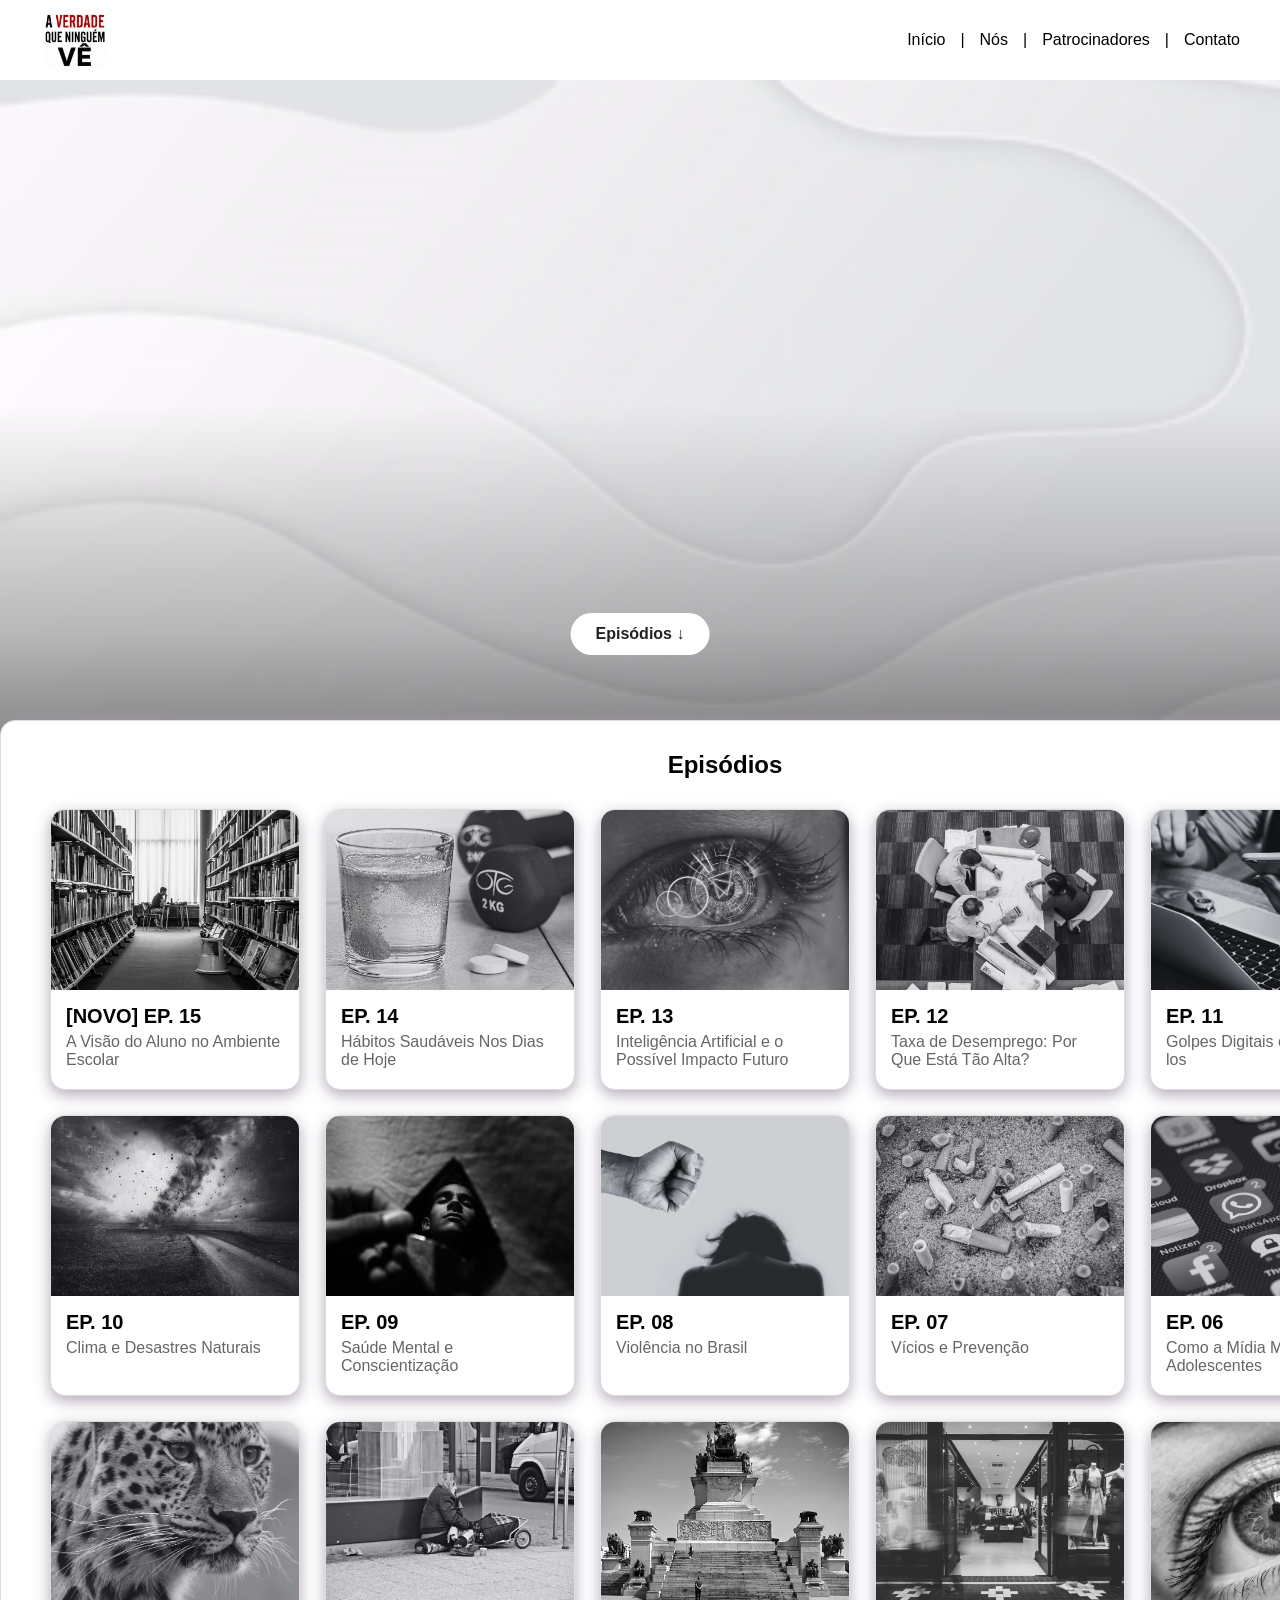
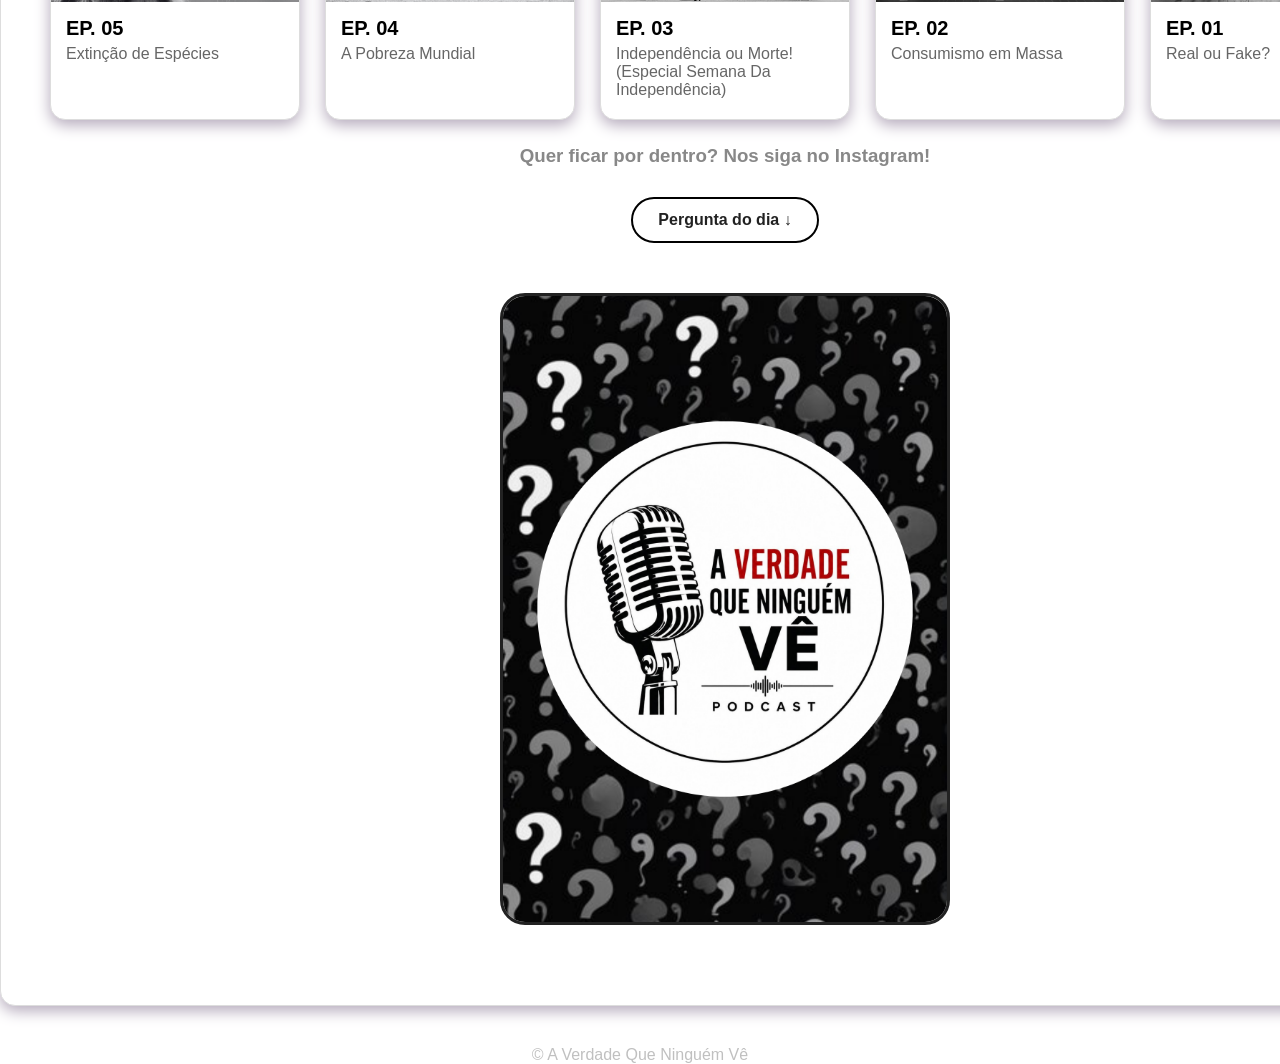
==== index.html @ 9c4f707d "Add files via upload" ====
<!DOCTYPE html>
<html lang="pt-BR">

<head>
    <meta charset="UTF-8">
    <meta name="viewport" content="width=device-width, initial-scale=1.0">
    <link rel="stylesheet" href="estilo.css">
    <title>👁️‍🗨️</title>

</head>



<body>

    <div class="esscurecer"></div>

   <header>
    <div class="logo">
        <img src="logo.png" alt="Logo do site">
    </div>

    <nav>
        <a href="index.html">Início</a>
        <span>|</span>
        <a href="nos.html">Nós</a>
        <span>|</span>
        <a href="patrocinadores.html">Patrocinadores</a>
        <span>|</span>
        <a href="contato.html">Contato</a>
    </nav>
</header>




<section class="banner">
    <video autoplay muted loop playsinline>
        <source src="banner.mp4" type="video/mp4">
    </video>


    <a href="#eps" class="botaoeps">
        Episódios ↓
    </a>
</section>


<section class="inicio" id="eps">

    <h1>Episódios</h1>

    <div class="cards">

        <div class="episodio">
            <img src="epnovo.png" alt="Capa do episódio 15">
            <h2>[NOVO] EP. 15 </h2>
            <p>A Visão do Aluno no Ambiente Escolar</p>
            <button class="botao-play"
            data-video="podcast.mp3"
            data-video-capa="podcast.mp4"
            data-titulo="A Visão do Aluno no Ambiente Escolar"
            data-descricao="Neste episódio, falaremos sobre um pouco da vida escolar do aluno. Como é a vida de um estudante através de seu olhar?">
            ▶
        </button>
        </div>

        <div class="episodio">
            <img src="ep14.png" alt="Capa do episódio 14">
            <h2>EP. 14</h2>
            <p>Hábitos Saudáveis Nos Dias de Hoje</p>
            <button class="botao-play">▶</button>
        </div>

        <div class="episodio">
            <img src="ep13.png" alt="Capa do episódio 13">
            <h2>EP. 13</h2>
            <p>Inteligência Artificial e o Possível Impacto Futuro</p>
            <button class="botao-play">▶</button>
        </div>

        <div class="episodio">
            <img src="ep12.png" alt="Capa do episódio 12">
            <h2>EP. 12</h2>
            <p>Taxa de Desemprego: Por Que Está Tão Alta?</p>
            <button class="botao-play">▶</button>
        </div>

        <div class="episodio">
            <img src="ep11.png" alt="Capa do episódio 11">
            <h2>EP. 11</h2>
            <p>Golpes Digitais e Como Evitá-los</p>
            <button class="botao-play">▶</button>
        </div>

        <div class="episodio">
            <img src="ep10.png" alt="Capa do episódio 10">
            <h2>EP. 10</h2>
            <p>Clima e Desastres Naturais</p>
            <button class="botao-play">▶</button>
        </div>

        <div class="episodio">
            <img src="ep09.jpg" alt="Capa do episódio 9">
            <h2>EP. 09</h2>
            <p>Saúde Mental e Conscientização</p>
            <button class="botao-play">▶</button>
        </div>

        <div class="episodio">
            <img src="ep8.png" alt="Capa do episódio 8">
            <h2>EP. 08</h2>
            <p>Violência no Brasil</p>
            <button class="botao-play">▶</button>
        </div>

        <div class="episodio">
            <img src="ep7.png" alt="Capa do episódio 7">
            <h2>EP. 07</h2>
            <p>Vícios e Prevenção</p>
            <button class="botao-play">▶</button>
        </div>

        <div class="episodio">
            <img src="ep6.png" alt="Capa do episódio 6">
            <h2>EP. 06</h2>
            <p>Como a Mídia Molda Adolescentes</p>
            <button class="botao-play">▶</button>
        </div>

             <div class="episodio">
            <img src="ep5.png" alt="Capa do episódio 5">
            <h2>EP. 05</h2>
            <p>Extinção de Espécies</p>
            <button class="botao-play">▶</button>
        </div>

        <div class="episodio">
            <img src="ep4.png" alt="Capa do episódio 4">
            <h2>EP. 04</h2>
            <p>A Pobreza Mundial </p>
            <button class="botao-play">▶</button>
        </div>

        <div class="episodio">
            <img src="ep3.png" alt="Capa do episódio 3">
            <h2>EP. 03</h2>
            <p>Independência ou Morte! (Especial Semana Da Independência)</p>
            <button class="botao-play">▶</button>
        </div>

        <div class="episodio">
            <img src="ep2.png" alt="Capa do episódio 2">
            <h2>EP. 02</h2>
            <p>Consumismo em Massa</p>
            <button class="botao-play">▶</button>
            
        </div>

        <div class="episodio">
            <img src="ep1.png" alt="Capa do episódio 1">
            <h2>EP. 01</h2>
            <p>Real ou Fake?</p>
            <button class="botao-play">▶</button>
        </div>


        <h3>Quer ficar por dentro? Nos siga no Instagram!</h3>

    </div>

    <section class="pergunta-link">
    <a href="#pergunta-do-dia" class="botao-pergunta">
        Pergunta do dia ↓
    </a>

    <section class="pergunta" id="pergunta-do-dia">

    <div class="card-pergunta">

        <div class="card-interno">

            <div class="card-frente">
                <img src="v1.png" alt="Pergunta do dia">
            </div>

            <div class="card-verso">
                <img src="f1.png" alt="Resposta da pergunta">
            </div>

        </div>

    </div>

</section>
</section>



    

</section>


<div class="player-podcast" id="playerPodcast">

    <button id="fecharPlayer">✕</button>

  <div class="video-capa-container" id="videoCapaContainer">

    <video id="playerVideoCapa" muted playsinline></video>

    <button id="btnTelaCheia" type="button" title="Tela cheia">
        ⛶
    </button>

</div>

    <div class="player-texto">

        <h2 id="playerTitulo"></h2>

        <p id="playerDescricao"></p>

        <video id="videoPodcast" controls></video>

    </div>

</div>



<script>
window.addEventListener("scroll", function() {

    const efeito = document.querySelector(".escurecer");

    let scroll = window.scrollY;

    let opacidade = scroll / 1200;

    if (opacidade > 0.6) {
        opacidade = 0.6;
    }

    efeito.style.opacity = opacidade;

});

const perguntas = [
    {
        frente: "v1.png",
        verso: "f1.png"
    },
    {
        frente: "v1.png",
        verso: "f2.png"
    },
    {
        frente: "v1.png",
        verso: "f3.png"
    },
    {
        frente: "v1.png",
        verso: "f4.png"
    },
    {
        frente: "v1.png",
        verso: "f5.png"
    },
    {
        frente: "v1.png",
        verso: "f6.png"
    },
    {
        frente: "v1.png",
        verso: "f7.png"
    }

];

const aleatoria = Math.floor(Math.random() * perguntas.length);

document.querySelector(".card-frente img").src =
    perguntas[aleatoria].frente;

document.querySelector(".card-verso img").src =
    perguntas[aleatoria].verso;



    
const botoesPlay = document.querySelectorAll(".botao-play");

const player = document.getElementById("playerPodcast");
const video = document.getElementById("videoPodcast");

const videoCapa = document.getElementById("playerVideoCapa");
const videoCapaContainer = document.getElementById("videoCapaContainer");

const titulo = document.getElementById("playerTitulo");
const descricao = document.getElementById("playerDescricao");

const fechar = document.getElementById("fecharPlayer");
const btnTelaCheia = document.getElementById("btnTelaCheia");

// Abre o player do episódio
botoesPlay.forEach(botao => {
    botao.addEventListener("click", () => {

        if (!botao.dataset.video || !botao.dataset.videoCapa) {
            return;
        }

        video.pause();
        videoCapa.pause();

        video.src = botao.dataset.video;
        videoCapa.src = botao.dataset.videoCapa;

        titulo.textContent = botao.dataset.titulo || "";
        descricao.textContent = botao.dataset.descricao || "";

        player.style.display = "flex";

        video.load();
        videoCapa.load();

        video.play().catch(erro => {
            console.log("Não foi possível iniciar o áudio:", erro);
        });
    });
});

// Sincroniza o tempo do vídeo com o áudio
function sincronizarVideo() {
    if (videoCapa.readyState < 1) return;

    const tempoAudio = video.currentTime;

    if (Math.abs(videoCapa.currentTime - tempoAudio) > 0.3) {
        videoCapa.currentTime = tempoAudio;
    }
}

// Quando o áudio começar, o vídeo acompanha
video.addEventListener("play", () => {
    sincronizarVideo();

    videoCapa.play().catch(erro => {
        console.log("Não foi possível iniciar o vídeo:", erro);
    });
});

// Quando pausar o áudio, pausa o vídeo
video.addEventListener("pause", () => {
    videoCapa.pause();
});

// Atualiza o vídeo enquanto o áudio avança
video.addEventListener("timeupdate", sincronizarVideo);

// Sincroniza quando você avança ou volta pelo controle do áudio
video.addEventListener("seeking", sincronizarVideo);
video.addEventListener("seeked", sincronizarVideo);

// Sincroniza quando o vídeo termina de carregar
videoCapa.addEventListener("loadedmetadata", sincronizarVideo);

// Botão de tela cheia
btnTelaCheia.addEventListener("click", async () => {
    try {
        if (!document.fullscreenElement) {
            await videoCapaContainer.requestFullscreen();
        } else {
            await document.exitFullscreen();
        }
    } catch (erro) {
        console.log("Não foi possível abrir a tela cheia:", erro);
    }
});

// Fecha o player
fechar.addEventListener("click", async () => {
    video.pause();
    videoCapa.pause();

    video.removeAttribute("src");
    videoCapa.removeAttribute("src");

    video.load();
    videoCapa.load();

    if (document.fullscreenElement) {
        await document.exitFullscreen();
    }

    player.style.display = "none";
});


video.addEventListener("play", () => {
    videoCapa.play();
});

video.addEventListener("pause", () => {
    videoCapa.pause();
});

</script>




<footer>© A Verdade Que Ninguém Vê</footer>
</body>

</html>
---- estilo.css ----
/* Config. geral */

*{
    margin: 0;
    padding: 0;
    box-sizing: border-box;
}

body{
    display: flex;
    flex-direction: column;
    align-items: center;
    background-image: 
        linear-gradient(
            to bottom,
            transparent 0%,
            transparent 45%,
            rgba(0, 0, 0, 0.25) 70%,
            rgba(0, 0, 0, 0.75) 100%
        ),
        url(fundo.gif);

    background-size: cover;
    background-attachment: fixed;

    font-family: 'Trebuchet MS', 'Lucida Sans Unicode', 
                 'Lucida Grande', 'Lucida Sans', Arial, sans-serif;

}




/* HEADER */

header {
    width: 100%;
    height: 80px;

    display: flex;
    align-items: center;
    justify-content: space-between;
    padding: 0 40px;
    background-color: white;
}

.logo {
    display: flex;
    align-items: center;
}

.logo img {
    width: 70px;
    height: auto;
    display: block;
}

nav {
    display: flex;
    align-items: center;
    gap: 15px;
}

nav a {
    color: black;
    text-decoration: none;
    font-size: 16px;
}

nav a:hover {
    color: #aa1212;
}


/* BANNER */

.banner {
    width: 100%;
    height: 600px;
    position: relative;
    overflow: hidden;
}

.banner video {
    width: 100%;
    height: 100%;
    object-fit: cover;
    display: block;
}

.botaoeps {
    position: absolute;
    bottom: 25px;
    left: 50%;
    transform: translateX(-50%);
    padding: 12px 25px;
    background-color: white;
    color: #222;
    text-decoration: none;
    border-radius: 25px;
    font-size: 16px;
    font-weight: bold;
    transition: 0.3s;
}

.botaoeps:hover {
    transform: translateX(-50%) translateY(-5px);
    box-shadow: 0 5px 15px #00000040;
    color: #aa1212;
}

html {
    scroll-behavior: smooth;
}


/* caixa */

.inicio {
    width: 1450px;
    max-width: 2000px;
    margin: 40px auto;
    padding: 30px;
    background-color: white;
    border: 1px solid #ddd;
    border-radius: 15px;
    text-align: center;
    box-shadow: 0 5px 15px #b4a9bb;
}

/* episódios */

.episodios {
    text-align: center;
}

.cards {
    display: flex;
    justify-content: center;
    gap: 25px;
    margin-top: 30px;
    flex-wrap: wrap;
}

.episodio {
    width: 250px;
    background-color: #fff;
    border: 1px solid #ddd;
    border-radius: 15px;
    overflow: hidden;
    text-align: left;
    box-shadow: 0 5px 15px #b4a9bb;
    transition: 0.3s;
}

.episodio:hover {
    transform: translateY(-8px);
}

.episodio img {
    width: 100%;
    height: 180px;
    object-fit: cover;
    display: block;
}

.episodio h2 {
    font-size: 20px;
    margin: 15px 15px 5px;
}

.episodio p {
    margin: 0 15px 20px;
    color: #666;
}

/* eps */


.video-capa-container {
    position: relative;
    width: 100%;
    overflow: hidden;
}

#playerVideoCapa {
    display: block;
    width: 100%;
    height: 100%;
    object-fit: contain;
}

#btnTelaCheia {
    position: absolute;
    top: 15px;
    right: 15px;
    z-index: 20;

    width: 42px;
    height: 42px;
    border: none;
    border-radius: 8px;

    background: rgba(0, 0, 0, 0.7);
    color: white;
    font-size: 25px;

    cursor: pointer;
}

#btnTelaCheia:hover {
    background: rgba(0, 0, 0, 0.9);
}

#videoCapaContainer:fullscreen {
    background: black;
    width: 100%;
    height: 100%;
    display: flex;
    align-items: center;
    justify-content: center;
}

#videoCapaContainer:fullscreen #playerVideoCapa {
    width: 100%;
    height: 100%;
    object-fit: contain;
}


.episodio {
    position: relative;
}

.botao-play {
    position: absolute;
    top: 10px;
    left: 10px;
    width: 35px;
    height: 35px;
    border: none;
    border-radius: 50%;
    background-color: white;
    color: black;
    font-size: 16px;
    cursor: pointer;
    opacity: 0;
    visibility: hidden;
    transition: 0.2s;
}

.episodio:hover .botao-play {
    opacity: 1;
    visibility: visible;
}

h3{
    size: 5px;
    color: #888888;
}

/* pergunta do dia */

.pergunta-link {
    text-align: center;
    margin: 30px 0;
}

.botao-pergunta {
    display: inline-block;
    padding: 12px 25px;
    background-color: white;
    border: 2px solid black;
    color: #222;
    text-decoration: none;
    border-radius: 25px;
    font-size: 16px;
    font-weight: bold;
    transition: 0.3s;
}

.botao-pergunta:hover {
    transform: translateY(-5px);
    box-shadow: 0 5px 15px #00000040;
    color: #aa1212;
}

/* cartao */

.pergunta {
    text-align: center;
    margin: 50px auto;
}

/* CARD DA PERGUNTA */

.card-pergunta {
    width: 450px;
    margin: 40px auto;
    perspective: 1000px;
}

.card-interno {
    position: relative;
    width: 100%;
    transition: transform 0.7s;
    transform-style: preserve-3d;
}

.card-pergunta:hover .card-interno {
    transform: rotateY(180deg);
}

.card-frente,
.card-verso {
    width: 100%;
    position: relative;

    border: 3px solid #222;
    border-radius: 25px;
    overflow: hidden;

    backface-visibility: hidden;
    background-color: white;
}

.card-frente img,
.card-verso img {
    width: 100%;
    height: auto;
    display: block;
}

/* VERSO */

.card-verso {
    position: absolute;
    top: 0;
    left: 0;

    transform: rotateY(180deg);
}

/* escurecer */

.escurecer {
    position: fixed;
    bottom: 0;
    left: 0;

    width: 100%;
    height: 300px;

    pointer-events: none;
    z-index: -1;

    background: linear-gradient(
        to bottom,
        transparent,
        rgba(0, 0, 0, 0.6)
    );

    opacity: 0;
}

/* audio */


.player-podcast {
    position: fixed;

    top: 50%;
    left: 50%;
    transform: translate(-50%, -50%);

    width: 1000px;
    padding: 25px;

    background-color: white;
    border-radius: 20px;

    box-shadow: 0 10px 40px rgba(0, 0, 0, 0.4);

    display: none;
    flex-direction: column;
    align-items: center;

    z-index: 9999;
}

#playerVideoCapa {
    width: 100%;
    height: 530px;

    object-fit: cover;
    border-radius: 15px;
}

.player-texto {
    width: 100%;
    text-align: center;
    margin-top: 15px;
}

.player-texto h2 {
    font-size: 20px;
    margin-bottom: 5px;
}

.player-texto p {
    color: #666;
    margin-bottom: 15px;
    text-align: center;
}

.player-texto video {
    width: 100%;
    border-radius: 10px;
    text-align: center;
}

#fecharPlayer {
    position: absolute;

    top: 10px;
    right: 15px;

    border: none;
    background: none;

    font-size: 22px;
    cursor: pointer;
}


footer{
    color: #c0c0c0;
}
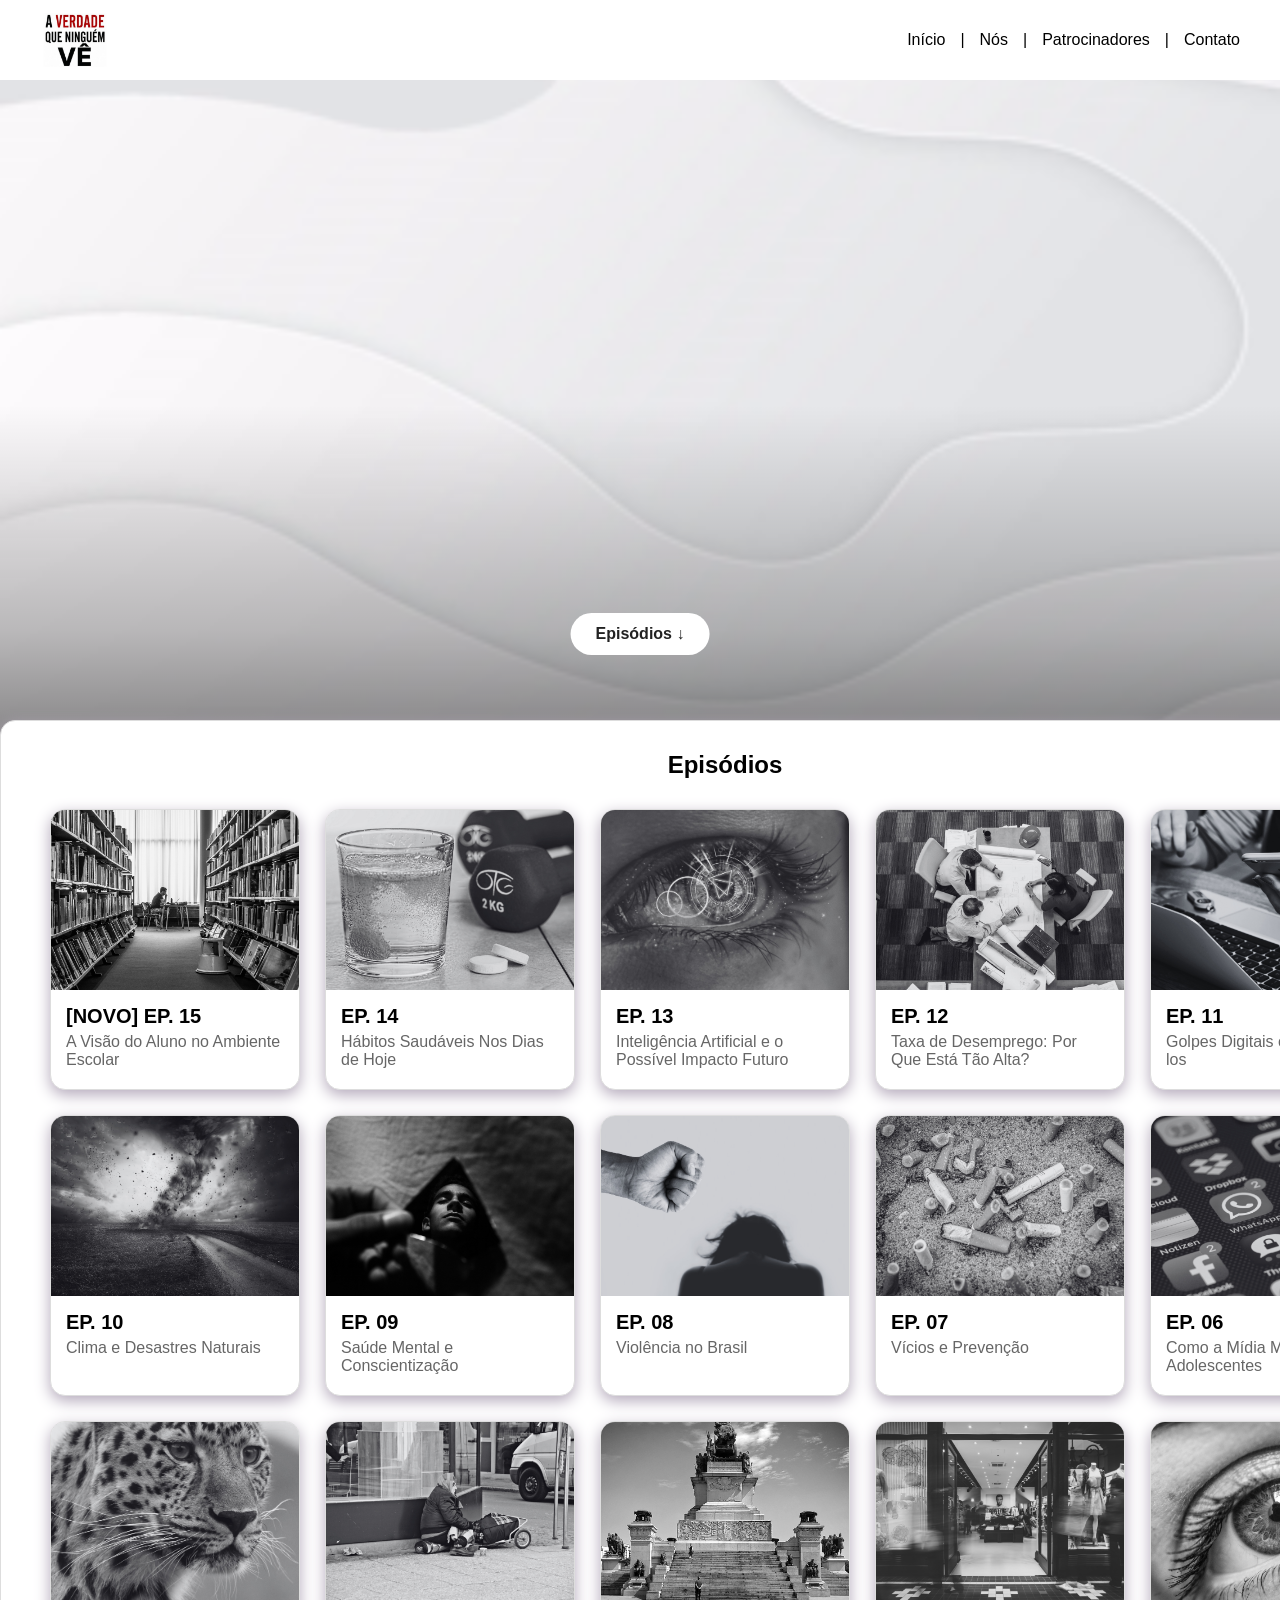
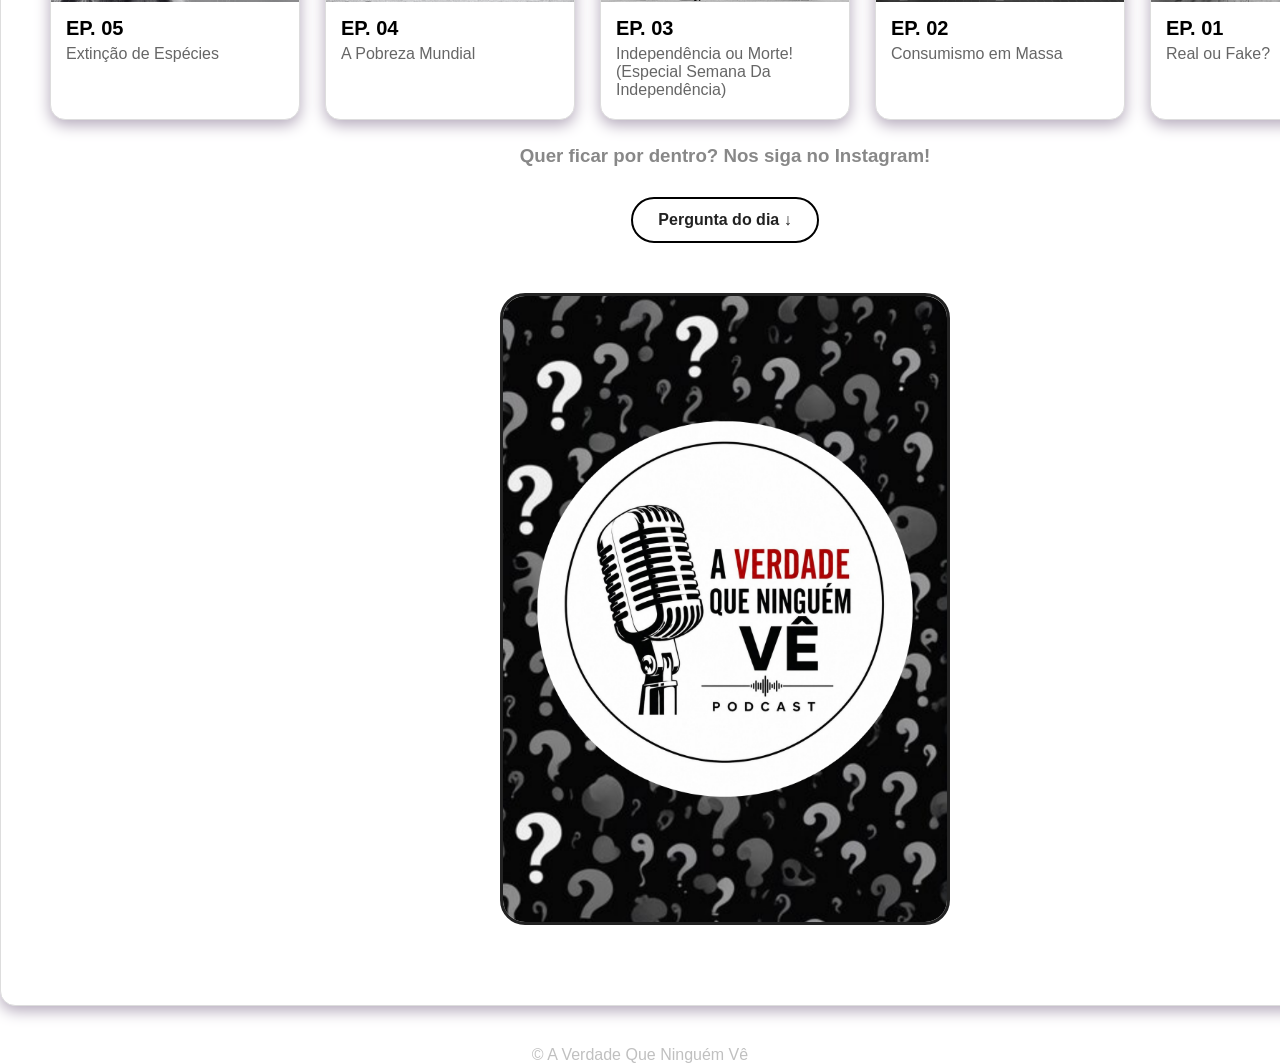
==== commit ec4501c1: "Add files via upload" ====
--- a/index.html
+++ b/index.html
@@ -56,13 +56,9 @@
             <img src="epnovo.png" alt="Capa do episódio 15">
             <h2>[NOVO] EP. 15 </h2>
             <p>A Visão do Aluno no Ambiente Escolar</p>
-            <button class="botao-play"
-            data-video="podcast.mp3"
-            data-video-capa="podcast.mp4"
-            data-titulo="A Visão do Aluno no Ambiente Escolar"
-            data-descricao="Neste episódio, falaremos sobre um pouco da vida escolar do aluno. Como é a vida de um estudante através de seu olhar?">
-            ▶
-        </button>
+            <a href="https://youtu.be/MqJ_a-KmQeo?si=IGKZ2clL71EQWYro" class="botao-play" target="_blank">
+    ▶
+</a>
         </div>
 
         <div class="episodio">
